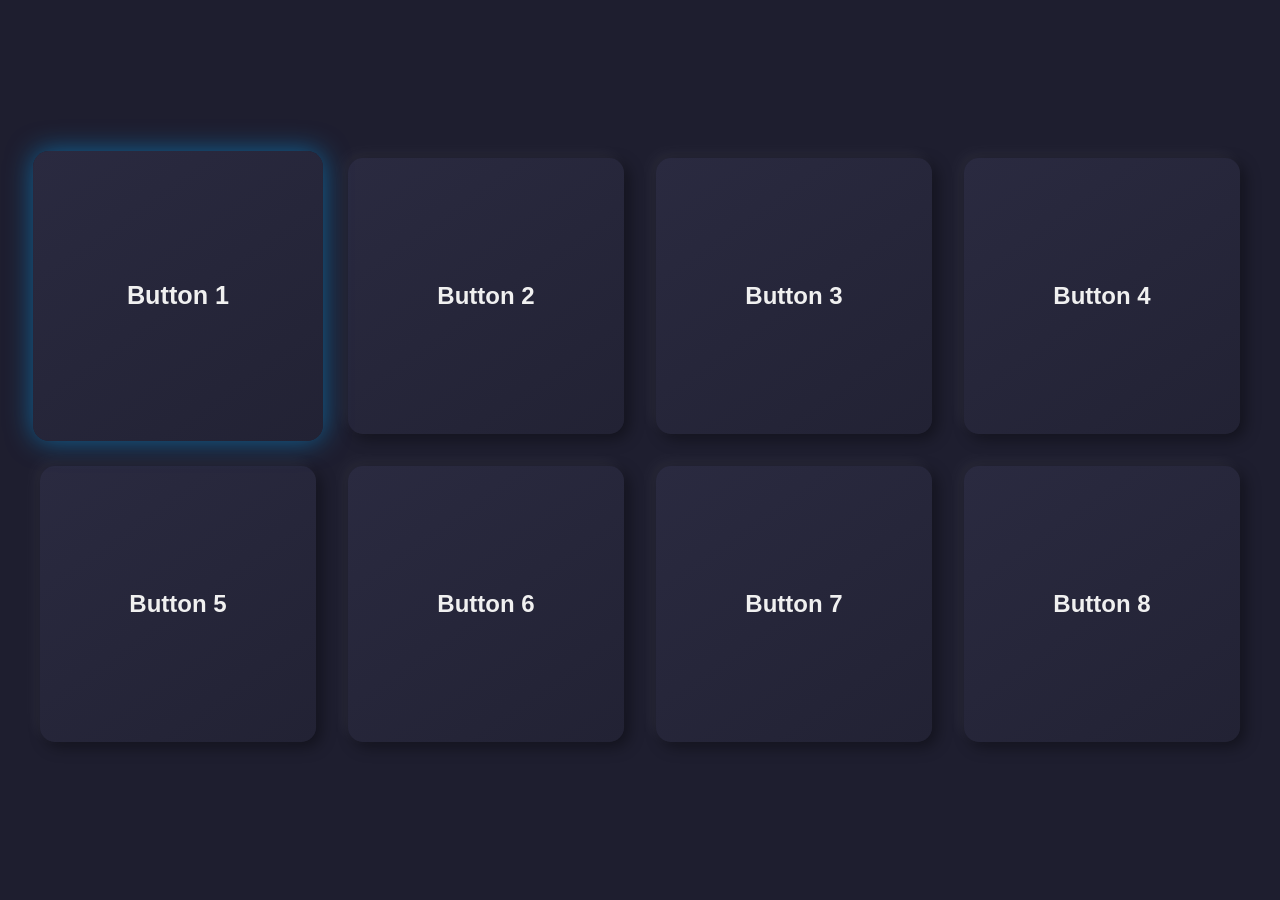
==== www/kiosk-buttons.html @ ec491412 "feat(ui): add kiosk button interface" ====
<!DOCTYPE html>
<html lang="en">
<head>
    <meta charset="UTF-8">
    <meta name="viewport" content="width=device-width, initial-scale=1.0">
    <title>Kiosk Interface</title>
    <style>
        /* --- 1. Basic Kiosk Styling --- */
        html, body {
            height: 100%;
            margin: 0;
            padding: 0;
            font-family: -apple-system, BlinkMacSystemFont, "Segoe UI", Roboto, Helvetica, Arial, sans-serif;
            background-color: #1e1e2f; /* A dark, modern background */
            color: #fff;
            /* Prevents text selection, common in kiosks */
            user-select: none; 
        }

        /* Center the grid on the page */
        body {
            display: flex;
            justify-content: center;
            align-items: center;
        }

        /* --- 2. Grid Layout for the Buttons --- */
        .kiosk-grid {
            display: grid;
            /* Creates 4 equal-width columns */
            grid-template-columns: repeat(4, 1fr); 
            /* Creates a gap between buttons */
            gap: 2rem; 
            padding: 2rem;
            max-width: 1200px;
            width: 100%;
        }

        /* --- 3. Button Styling --- */
        .kiosk-button {
            /* Makes the button a square */
            aspect-ratio: 1 / 1; 

            /* Styling for the text and content */
            display: flex;
            flex-direction: column;
            justify-content: center;
            align-items: center;
            text-decoration: none;
            color: #f0f0f0;
            font-size: 1.5rem;
            font-weight: bold;
            
            /* Visuals for the button itself */
            background: linear-gradient(145deg, #2a2a40, #222234);
            border-radius: 15px;
            
            /* The "floating" or "relief" effect */
            box-shadow: 5px 5px 15px rgba(0, 0, 0, 0.4), 
                        -5px -5px 15px rgba(255, 255, 255, 0.05);

            /* Smooth transitions for selection changes */
            transition: transform 0.2s ease, box-shadow 0.2s ease, outline-offset 0.2s ease;
        }

        /* --- 4. Selected Button Highlight --- */
        .kiosk-button.selected {
            /* A bright, clear outline that doesn't affect layout */
            outline: 4px solid #00aaff;
            outline-offset: 5px;

            /* Make it pop even more */
            transform: scale(1.05);
            box-shadow: 0 0 25px rgba(0, 170, 255, 0.5);
        }

        /* Hide the default browser focus ring, as we have our own */
        .kiosk-button:focus {
            outline: none;
        }

        /* Add a subtle hover effect for mouse users */
        .kiosk-button:not(.selected):hover {
            transform: scale(1.02);
        }
    </style>
</head>
<body>

    <main class="kiosk-grid">
        <a href="#link1" class="kiosk-button">Button 1</a>
        <a href="#link2" class="kiosk-button">Button 2</a>
        <a href="#link3" class="kiosk-button">Button 3</a>
        <a href="#link4" class="kiosk-button">Button 4</a>
        <a href="#link5" class="kiosk-button">Button 5</a>
        <a href="#link6" class="kiosk-button">Button 6</a>
        <a href="#link7" class="kiosk-button">Button 7</a>
        <a href="#link8" class="kiosk-button">Button 8</a>
    </main>

    <script>
        document.addEventListener('DOMContentLoaded', () => {
            const buttons = document.querySelectorAll('.kiosk-button');
            const COLS = 4; // Number of columns in our grid
            let selectedIndex = 0; // Start with the first button selected

            // --- Function to update which button is selected ---
            function updateSelection(newIndex) {
                // 1. Remove 'selected' class from the old button
                buttons[selectedIndex].classList.remove('selected');

                // 2. Update the index
                selectedIndex = newIndex;

                // 3. Add 'selected' class to the new button
                const newSelectedButton = buttons[selectedIndex];
                newSelectedButton.classList.add('selected');

                // 4. Set focus for accessibility and to ensure it's the active element
                newSelectedButton.focus();
            }

            // --- Event Listener for all keyboard input ---
            document.addEventListener('keydown', (event) => {
                // Prevent default browser actions for arrow keys (like scrolling)
                if (['ArrowUp', 'ArrowDown', 'ArrowLeft', 'ArrowRight'].includes(event.key)) {
                    event.preventDefault();
                }

                let newIndex = selectedIndex;

                // --- Handle Navigation Keys ---
                switch (event.key) {
                    case 'ArrowRight':
                        // Move right, but not off the edge of a row
                        if ((selectedIndex + 1) % COLS !== 0) {
                           newIndex++;
                        }
                        break;
                    case 'ArrowLeft':
                        // Move left, but not off the edge of a row
                        if (selectedIndex % COLS !== 0) {
                            newIndex--;
                        }
                        break;
                    case 'ArrowDown':
                        // Move down
                        newIndex += COLS;
                        break;
                    case 'ArrowUp':
                        // Move up
                        newIndex -= COLS;
                        break;
                    case 'Enter':
                        // "Click" the currently selected button
                        buttons[selectedIndex].click();
                        return; // Exit the function after click
                }
                
                // --- Handle Number Hotkeys (1-8) ---
                const numericKey = parseInt(event.key, 10);
                if (!isNaN(numericKey) && numericKey >= 1 && numericKey <= buttons.length) {
                    newIndex = numericKey - 1; // Array is 0-indexed, keys are 1-indexed
                }

                // --- Validate and Apply the New Selection ---
                // Check if the newIndex is within the valid range of buttons
                if (newIndex >= 0 && newIndex < buttons.length) {
                    updateSelection(newIndex);
                }
            });

            // --- Initialize the interface ---
            // Set the first button as selected when the page loads
            updateSelection(0);
        });
    </script>
</body>
</html>
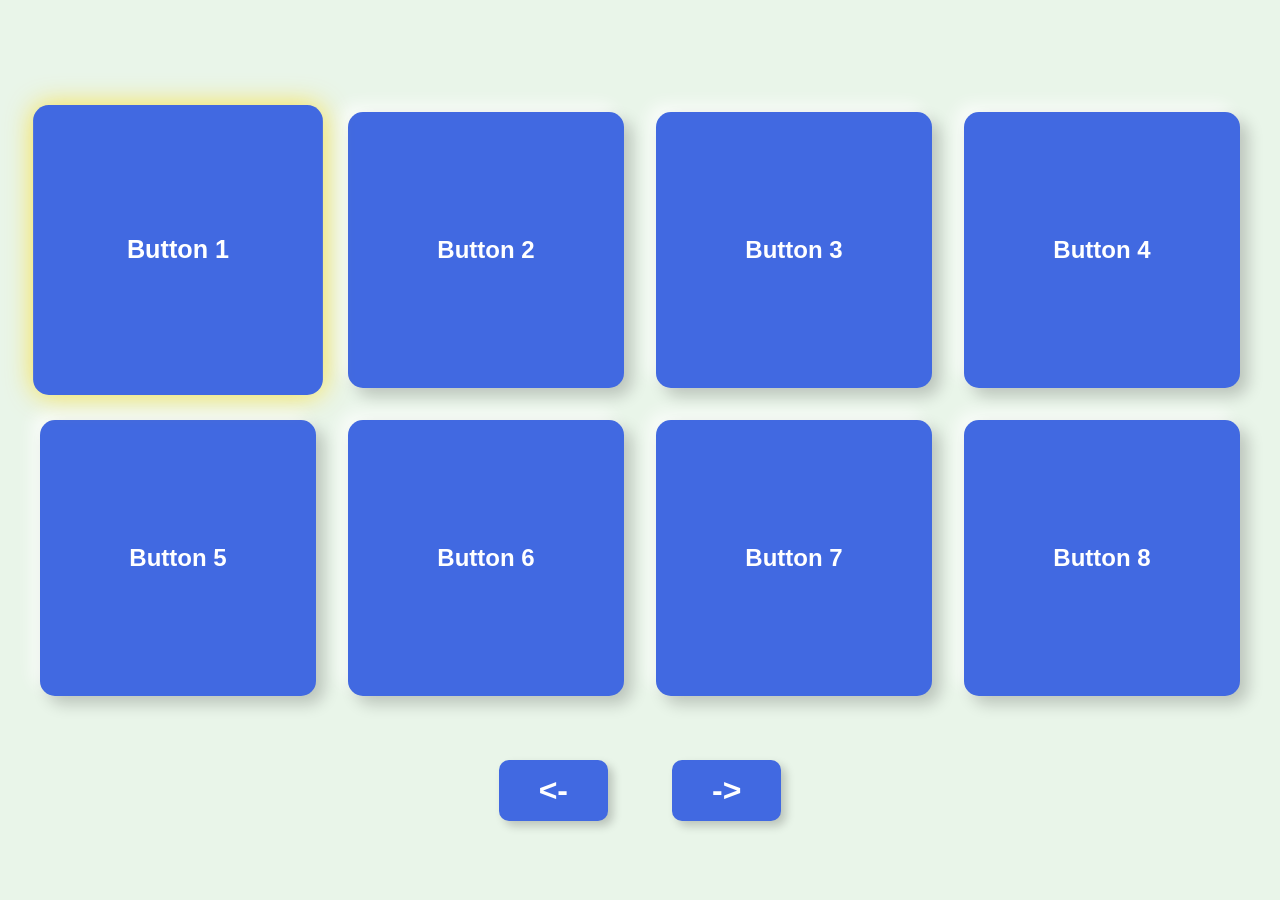
==== commit 13461779: "feat(ui): add kiosk images and update interface" ====
--- a/www/kiosk-buttons.html
+++ b/www/kiosk-buttons.html
@@ -5,21 +5,21 @@
     <meta name="viewport" content="width=device-width, initial-scale=1.0">
     <title>Kiosk Interface</title>
     <style>
-        /* --- 1. Basic Kiosk Styling --- */
+        /* --- 1. Basic Kiosk Styling (New Colors) --- */
         html, body {
             height: 100%;
             margin: 0;
             padding: 0;
             font-family: -apple-system, BlinkMacSystemFont, "Segoe UI", Roboto, Helvetica, Arial, sans-serif;
-            background-color: #1e1e2f; /* A dark, modern background */
-            color: #fff;
-            /* Prevents text selection, common in kiosks */
-            user-select: none; 
+            background-color: #e9f5e9; /* Light lime green background */
+            color: #333; /* Darker text for better contrast on a light background */
+            user-select: none;
         }
 
-        /* Center the grid on the page */
+        /* Center the main content vertically */
         body {
             display: flex;
+            flex-direction: column; /* Stack grid and nav controls vertically */
             justify-content: center;
             align-items: center;
         }
@@ -27,61 +27,79 @@
         /* --- 2. Grid Layout for the Buttons --- */
         .kiosk-grid {
             display: grid;
-            /* Creates 4 equal-width columns */
             grid-template-columns: repeat(4, 1fr); 
-            /* Creates a gap between buttons */
             gap: 2rem; 
             padding: 2rem;
             max-width: 1200px;
             width: 100%;
         }
 
-        /* --- 3. Button Styling --- */
+        /* --- 3. Button Styling (New Colors) --- */
         .kiosk-button {
-            /* Makes the button a square */
             aspect-ratio: 1 / 1; 
-
-            /* Styling for the text and content */
             display: flex;
             flex-direction: column;
             justify-content: center;
             align-items: center;
             text-decoration: none;
-            color: #f0f0f0;
+            color: #ffffff; /* White text on blue button */
             font-size: 1.5rem;
             font-weight: bold;
             
-            /* Visuals for the button itself */
-            background: linear-gradient(145deg, #2a2a40, #222234);
+            background: #4169E1; /* Royal Blue */
             border-radius: 15px;
             
-            /* The "floating" or "relief" effect */
-            box-shadow: 5px 5px 15px rgba(0, 0, 0, 0.4), 
-                        -5px -5px 15px rgba(255, 255, 255, 0.05);
+            /* Updated shadow for a light background */
+            box-shadow: 8px 8px 16px rgba(0, 0, 0, 0.2), 
+                        -8px -8px 16px rgba(255, 255, 255, 0.7);
 
-            /* Smooth transitions for selection changes */
             transition: transform 0.2s ease, box-shadow 0.2s ease, outline-offset 0.2s ease;
         }
 
-        /* --- 4. Selected Button Highlight --- */
+        /* --- 4. Selected Button Highlight (New Color) --- */
         .kiosk-button.selected {
-            /* A bright, clear outline that doesn't affect layout */
-            outline: 4px solid #00aaff;
+            outline: 4px solid #FFD700; /* A vibrant gold/yellow for contrast */
             outline-offset: 5px;
-
-            /* Make it pop even more */
             transform: scale(1.05);
-            box-shadow: 0 0 25px rgba(0, 170, 255, 0.5);
+            box-shadow: 0 0 25px rgba(255, 215, 0, 0.7); /* Matching gold glow */
         }
-
-        /* Hide the default browser focus ring, as we have our own */
+        
         .kiosk-button:focus {
             outline: none;
         }
-
-        /* Add a subtle hover effect for mouse users */
+        
         .kiosk-button:not(.selected):hover {
             transform: scale(1.02);
+        }
+
+        /* --- 5. NEW: Navigation Controls Styling --- */
+        .nav-controls {
+            margin-top: 2rem; /* Space between grid and nav buttons */
+            display: flex;
+            justify-content: center;
+            align-items: center;
+            gap: 4rem; /* Double the spacing (2rem * 2) */
+        }
+
+        .nav-button {
+            background: #4169E1; /* Royal Blue */
+            color: #ffffff;
+            border: none;
+            border-radius: 10px;
+            padding: 0.75rem 2.5rem;
+            font-size: 2rem;
+            font-weight: bold;
+            cursor: pointer;
+            box-shadow: 5px 5px 10px rgba(0, 0, 0, 0.2);
+            transition: transform 0.1s ease, background-color 0.2s ease;
+        }
+
+        .nav-button:hover {
+            background: #5a81ff; /* Lighter blue on hover */
+        }
+
+        .nav-button:active {
+            transform: scale(0.95); /* "Pushed in" effect */
         }
     </style>
 </head>
@@ -98,82 +116,80 @@
         <a href="#link8" class="kiosk-button">Button 8</a>
     </main>
 
+    <!-- NEW: Navigation Controls -->
+    <div class="nav-controls">
+        <button id="prev-btn" class="nav-button">&lt;-</button>
+        <button id="next-btn" class="nav-button">-&gt;</button>
+    </div>
+
     <script>
         document.addEventListener('DOMContentLoaded', () => {
             const buttons = document.querySelectorAll('.kiosk-button');
-            const COLS = 4; // Number of columns in our grid
-            let selectedIndex = 0; // Start with the first button selected
+            const prevButton = document.getElementById('prev-btn'); // NEW
+            const nextButton = document.getElementById('next-btn'); // NEW
+            const COLS = 4;
+            let selectedIndex = 0;
 
-            // --- Function to update which button is selected ---
             function updateSelection(newIndex) {
-                // 1. Remove 'selected' class from the old button
                 buttons[selectedIndex].classList.remove('selected');
-
-                // 2. Update the index
                 selectedIndex = newIndex;
-
-                // 3. Add 'selected' class to the new button
                 const newSelectedButton = buttons[selectedIndex];
                 newSelectedButton.classList.add('selected');
-
-                // 4. Set focus for accessibility and to ensure it's the active element
                 newSelectedButton.focus();
             }
 
-            // --- Event Listener for all keyboard input ---
+            // --- Event Listener for Keyboard Input (No changes here) ---
             document.addEventListener('keydown', (event) => {
-                // Prevent default browser actions for arrow keys (like scrolling)
                 if (['ArrowUp', 'ArrowDown', 'ArrowLeft', 'ArrowRight'].includes(event.key)) {
                     event.preventDefault();
                 }
 
                 let newIndex = selectedIndex;
 
-                // --- Handle Navigation Keys ---
                 switch (event.key) {
                     case 'ArrowRight':
-                        // Move right, but not off the edge of a row
-                        if ((selectedIndex + 1) % COLS !== 0) {
-                           newIndex++;
-                        }
+                        if ((selectedIndex + 1) % COLS !== 0) { newIndex++; }
                         break;
                     case 'ArrowLeft':
-                        // Move left, but not off the edge of a row
-                        if (selectedIndex % COLS !== 0) {
-                            newIndex--;
-                        }
+                        if (selectedIndex % COLS !== 0) { newIndex--; }
                         break;
-                    case 'ArrowDown':
-                        // Move down
-                        newIndex += COLS;
-                        break;
-                    case 'ArrowUp':
-                        // Move up
-                        newIndex -= COLS;
-                        break;
-                    case 'Enter':
-                        // "Click" the currently selected button
-                        buttons[selectedIndex].click();
-                        return; // Exit the function after click
+                    case 'ArrowDown': newIndex += COLS; break;
+                    case 'ArrowUp': newIndex -= COLS; break;
+                    case 'Enter': buttons[selectedIndex].click(); return;
                 }
                 
-                // --- Handle Number Hotkeys (1-8) ---
                 const numericKey = parseInt(event.key, 10);
                 if (!isNaN(numericKey) && numericKey >= 1 && numericKey <= buttons.length) {
-                    newIndex = numericKey - 1; // Array is 0-indexed, keys are 1-indexed
+                    newIndex = numericKey - 1;
                 }
 
-                // --- Validate and Apply the New Selection ---
-                // Check if the newIndex is within the valid range of buttons
                 if (newIndex >= 0 && newIndex < buttons.length) {
                     updateSelection(newIndex);
                 }
             });
 
-            // --- Initialize the interface ---
-            // Set the first button as selected when the page loads
+            // --- NEW: Event Listeners for Navigation Buttons ---
+            nextButton.addEventListener('click', () => {
+                let newIndex = selectedIndex + 1;
+                // If we're at the end, wrap around to the beginning
+                if (newIndex >= buttons.length) {
+                    newIndex = 0;
+                }
+                updateSelection(newIndex);
+            });
+
+            prevButton.addEventListener('click', () => {
+                let newIndex = selectedIndex - 1;
+                // If we're at the beginning, wrap around to the end
+                if (newIndex < 0) {
+                    newIndex = buttons.length - 1;
+                }
+                updateSelection(newIndex);
+            });
+
+            // Initialize the interface
             updateSelection(0);
         });
     </script>
 </body>
-</html>
+</html>
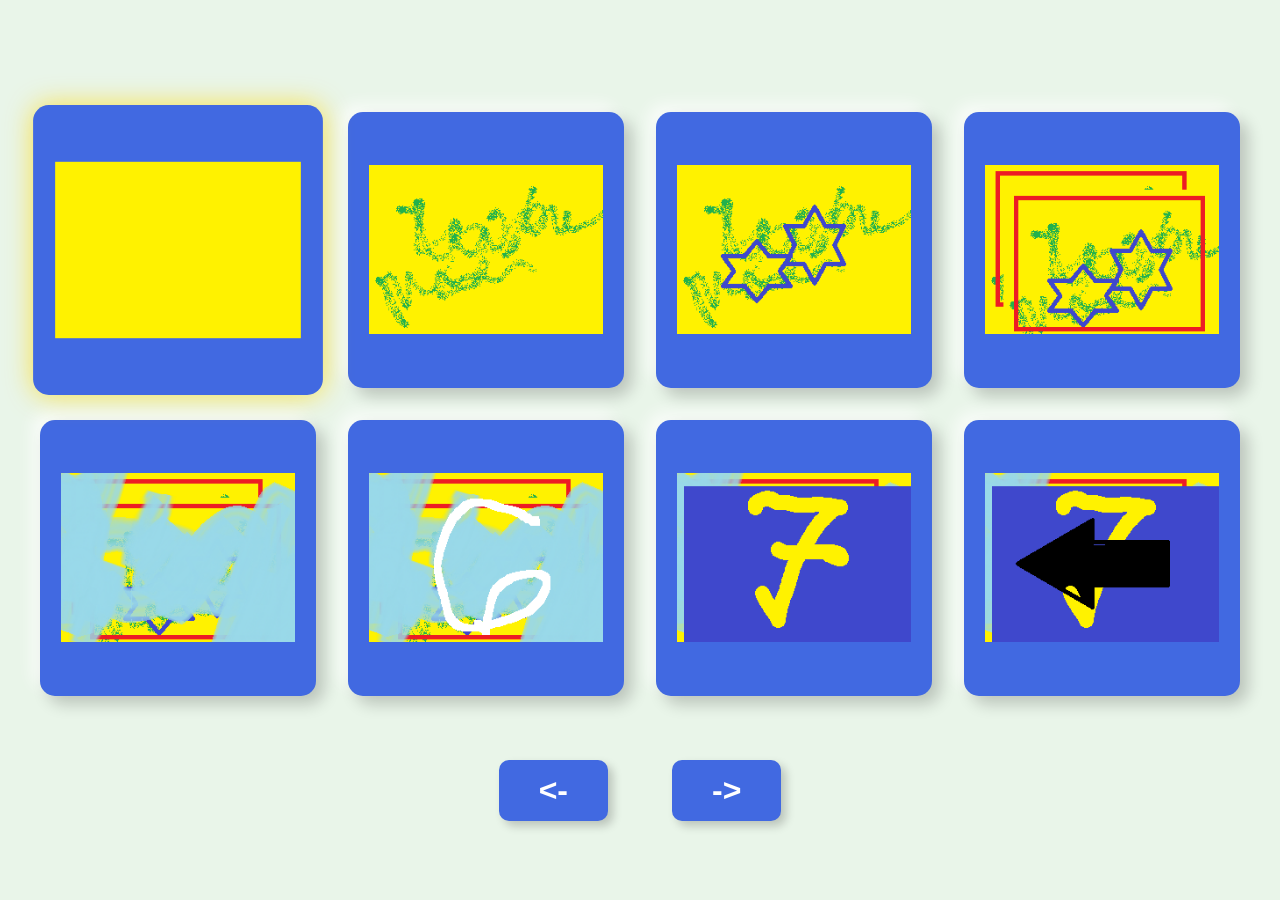
==== commit 7b5a8537: "style(ui): clean up comments and code formatting" ====
--- a/www/kiosk-buttons.html
+++ b/www/kiosk-buttons.html
@@ -5,21 +5,20 @@
     <meta name="viewport" content="width=device-width, initial-scale=1.0">
     <title>Kiosk Interface</title>
     <style>
-        /* --- 1. Basic Kiosk Styling (New Colors) --- */
+        /* --- 1. Basic Kiosk Styling --- */
         html, body {
             height: 100%;
             margin: 0;
             padding: 0;
             font-family: -apple-system, BlinkMacSystemFont, "Segoe UI", Roboto, Helvetica, Arial, sans-serif;
             background-color: #e9f5e9; /* Light lime green background */
-            color: #333; /* Darker text for better contrast on a light background */
+            color: #333;
             user-select: none;
         }
 
-        /* Center the main content vertically */
         body {
             display: flex;
-            flex-direction: column; /* Stack grid and nav controls vertically */
+            flex-direction: column;
             justify-content: center;
             align-items: center;
         }
@@ -34,29 +33,32 @@
             width: 100%;
         }
 
-        /* --- 3. Button Styling (New Colors) --- */
+        /* --- 3. Button Styling --- */
         .kiosk-button {
             aspect-ratio: 1 / 1; 
             display: flex;
-            flex-direction: column;
             justify-content: center;
             align-items: center;
             text-decoration: none;
-            color: #ffffff; /* White text on blue button */
-            font-size: 1.5rem;
-            font-weight: bold;
             
             background: #4169E1; /* Royal Blue */
             border-radius: 15px;
             
-            /* Updated shadow for a light background */
             box-shadow: 8px 8px 16px rgba(0, 0, 0, 0.2), 
                         -8px -8px 16px rgba(255, 255, 255, 0.7);
 
             transition: transform 0.2s ease, box-shadow 0.2s ease, outline-offset 0.2s ease;
         }
 
-        /* --- 4. Selected Button Highlight (New Color) --- */
+        /* --- NEW: Styling for the images inside the buttons --- */
+        .kiosk-button img {
+            width: 85%; /* Make image slightly smaller than the button for padding */
+            height: 85%;
+            object-fit: contain; /* Ensures image scales properly without distortion */
+            display: block; /* Removes any extra space below the image */
+        }
+
+        /* --- 4. Selected Button Highlight --- */
         .kiosk-button.selected {
             outline: 4px solid #FFD700; /* A vibrant gold/yellow for contrast */
             outline-offset: 5px;
@@ -72,17 +74,17 @@
             transform: scale(1.02);
         }
 
-        /* --- 5. NEW: Navigation Controls Styling --- */
+        /* --- 5. Navigation Controls Styling --- */
         .nav-controls {
-            margin-top: 2rem; /* Space between grid and nav buttons */
+            margin-top: 2rem;
             display: flex;
             justify-content: center;
             align-items: center;
-            gap: 4rem; /* Double the spacing (2rem * 2) */
+            gap: 4rem;
         }
 
         .nav-button {
-            background: #4169E1; /* Royal Blue */
+            background: #4169E1;
             color: #ffffff;
             border: none;
             border-radius: 10px;
@@ -95,38 +97,55 @@
         }
 
         .nav-button:hover {
-            background: #5a81ff; /* Lighter blue on hover */
+            background: #5a81ff;
         }
 
         .nav-button:active {
-            transform: scale(0.95); /* "Pushed in" effect */
+            transform: scale(0.95);
         }
     </style>
 </head>
 <body>
 
+    <!-- UPDATED: Grid buttons now contain images -->
     <main class="kiosk-grid">
-        <a href="#link1" class="kiosk-button">Button 1</a>
-        <a href="#link2" class="kiosk-button">Button 2</a>
-        <a href="#link3" class="kiosk-button">Button 3</a>
-        <a href="#link4" class="kiosk-button">Button 4</a>
-        <a href="#link5" class="kiosk-button">Button 5</a>
-        <a href="#link6" class="kiosk-button">Button 6</a>
-        <a href="#link7" class="kiosk-button">Button 7</a>
-        <a href="#link8" class="kiosk-button">Button 8</a>
+        <a href="#link1" class="kiosk-button">
+            <img src="images/kiosk/image1.png" alt="Button 1">
+        </a>
+        <a href="#link2" class="kiosk-button">
+            <img src="images/kiosk/image2.png" alt="Button 2">
+        </a>
+        <a href="#link3" class="kiosk-button">
+            <img src="images/kiosk/image3.png" alt="Button 3">
+        </a>
+        <a href="#link4" class="kiosk-button">
+            <img src="images/kiosk/image4.png" alt="Button 4">
+        </a>
+        <a href="#link5" class="kiosk-button">
+            <img src="images/kiosk/image5.png" alt="Button 5">
+        </a>
+        <a href="#link6" class="kiosk-button">
+            <img src="images/kiosk/image6.png" alt="Button 6">
+        </a>
+        <a href="#link7" class="kiosk-button">
+            <img src="images/kiosk/image7.png" alt="Button 7">
+        </a>
+        <a href="#link8" class="kiosk-button">
+            <img src="images/kiosk/image8.png" alt="Button 8">
+        </a>
     </main>
 
-    <!-- NEW: Navigation Controls -->
     <div class="nav-controls">
         <button id="prev-btn" class="nav-button">&lt;-</button>
         <button id="next-btn" class="nav-button">-&gt;</button>
     </div>
 
     <script>
+        // NO CHANGES TO JAVASCRIPT NEEDED!
         document.addEventListener('DOMContentLoaded', () => {
             const buttons = document.querySelectorAll('.kiosk-button');
-            const prevButton = document.getElementById('prev-btn'); // NEW
-            const nextButton = document.getElementById('next-btn'); // NEW
+            const prevButton = document.getElementById('prev-btn');
+            const nextButton = document.getElementById('next-btn');
             const COLS = 4;
             let selectedIndex = 0;
 
@@ -138,7 +157,6 @@
                 newSelectedButton.focus();
             }
 
-            // --- Event Listener for Keyboard Input (No changes here) ---
             document.addEventListener('keydown', (event) => {
                 if (['ArrowUp', 'ArrowDown', 'ArrowLeft', 'ArrowRight'].includes(event.key)) {
                     event.preventDefault();
@@ -168,10 +186,8 @@
                 }
             });
 
-            // --- NEW: Event Listeners for Navigation Buttons ---
             nextButton.addEventListener('click', () => {
                 let newIndex = selectedIndex + 1;
-                // If we're at the end, wrap around to the beginning
                 if (newIndex >= buttons.length) {
                     newIndex = 0;
                 }
@@ -180,14 +196,12 @@
 
             prevButton.addEventListener('click', () => {
                 let newIndex = selectedIndex - 1;
-                // If we're at the beginning, wrap around to the end
                 if (newIndex < 0) {
                     newIndex = buttons.length - 1;
                 }
                 updateSelection(newIndex);
             });
-
-            // Initialize the interface
+            
             updateSelection(0);
         });
     </script>
